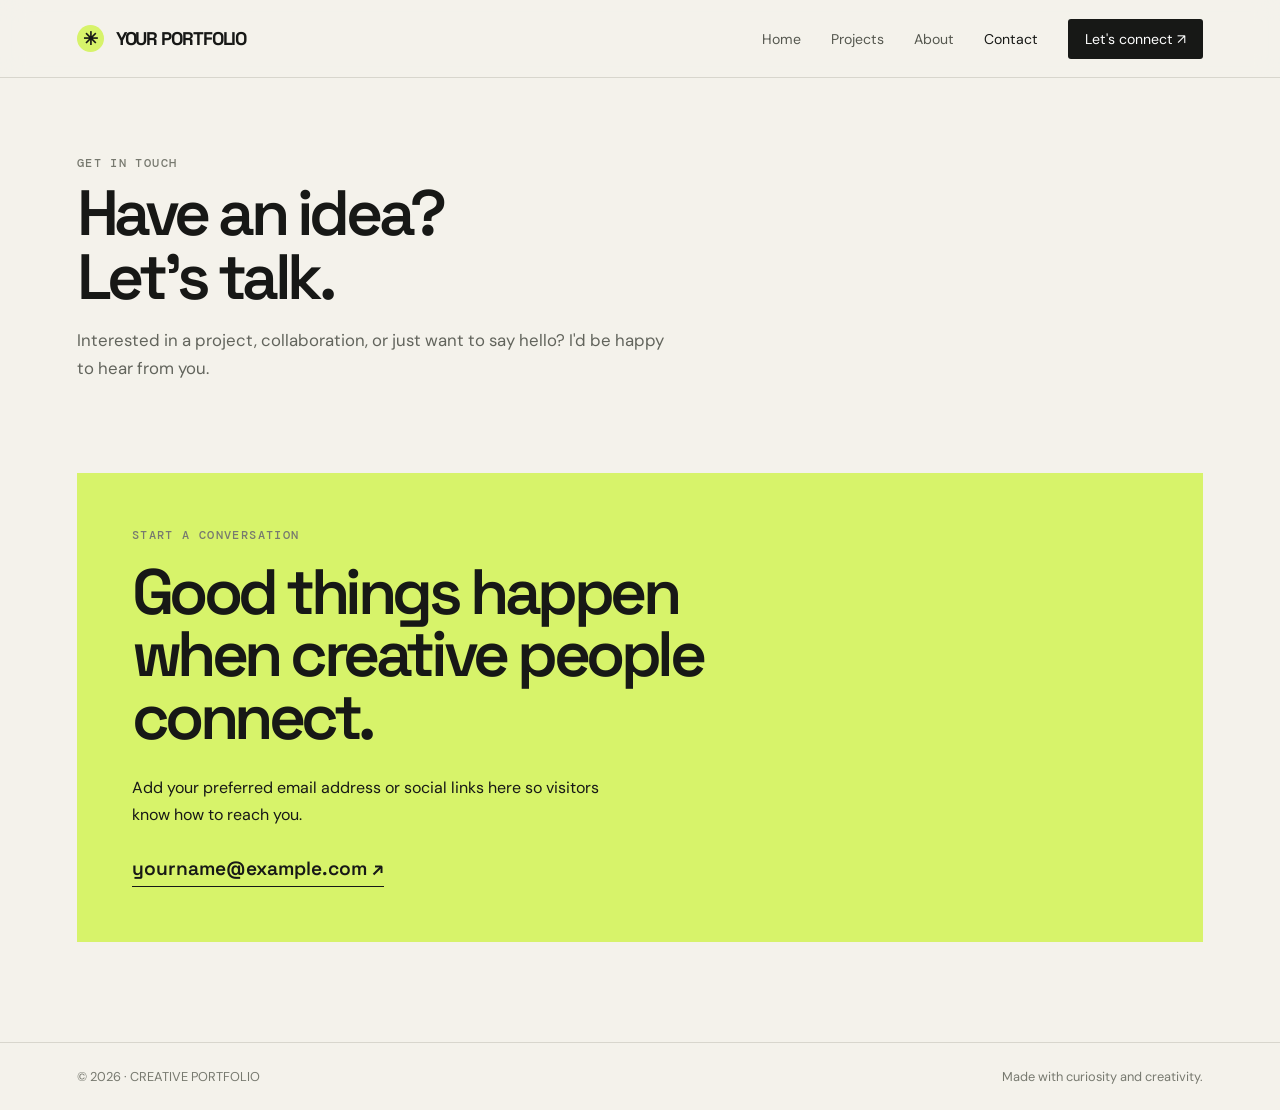
==== contact.html @ f765b685 "Add files via upload" ====
<!doctype html>
<html lang="en"><head><meta charset="utf-8"><meta name="viewport" content="width=device-width,initial-scale=1"><meta name="description" content="A creative portfolio showcasing art, design, photography, and 3D projects."><title>Contact | Creative Portfolio</title><link rel="stylesheet" href="styles.css"></head>
<body>
<header class="site-header">
  <a class="logo" href="index.html"><span>✳</span> YOUR PORTFOLIO</a>
  <nav>
    <a class="" href="index.html">Home</a>
    <a class="" href="projects.html">Projects</a>
    <a class="" href="about.html">About</a>
    <a class="active" href="contact.html">Contact</a>
    <a class="nav-cta" href="contact.html">Let's connect ↗</a>
  </nav>
</header><main>
<section class="page-intro"><div class="eyebrow">Get in touch</div><h1 class="page-title">Have an idea?<br>Let's talk.</h1><p>Interested in a project, collaboration, or just want to say hello? I'd be happy to hear from you.</p></section>
<section class="contact-panel"><div class="eyebrow">Start a conversation</div><h2>Good things happen when creative people connect.</h2><p>Add your preferred email address or social links here so visitors know how to reach you.</p><a class="contact-email" href="mailto:yourname@example.com">yourname@example.com ↗</a></section>
</main><footer><span>© 2026 · CREATIVE PORTFOLIO</span><span>Made with curiosity and creativity.</span></footer></body></html>
---- styles.css ----
@import url('https://fonts.googleapis.com/css2?family=DM+Mono:wght@400;500&family=DM+Sans:wght@400;500;600;700&family=Space+Grotesk:wght@400;500;600;700&display=swap');
:root{--ink:#171816;--paper:#f4f2eb;--muted:#77796f;--lime:#d7f36a;--line:#d8d6cd;--white:#fffefa}
*{box-sizing:border-box}html{scroll-behavior:smooth}body{margin:0;background:var(--paper);color:var(--ink);font-family:'DM Sans',sans-serif}a{color:inherit;text-decoration:none}img{display:block;width:100%;height:100%;object-fit:cover}
.site-header{height:78px;padding:0 6vw;display:flex;align-items:center;justify-content:space-between;border-bottom:1px solid var(--line);background:rgba(244,242,235,.92);position:sticky;top:0;z-index:10;backdrop-filter:blur(12px)}
.logo{font:700 1.15rem 'Space Grotesk';letter-spacing:-.06em}.logo span{display:inline-grid;place-items:center;background:var(--lime);width:27px;height:27px;border-radius:50%;margin-right:8px}
nav{display:flex;gap:30px;align-items:center}nav a{font-size:.88rem;color:#55574f}nav a:hover,nav a.active{color:var(--ink)}.nav-cta{background:var(--ink);color:white;padding:11px 17px;border-radius:3px}
main{max-width:1440px;margin:auto;padding:0 6vw}.eyebrow{font:500 .72rem 'DM Mono';text-transform:uppercase;letter-spacing:.12em;color:var(--muted)}
.hero{min-height:590px;display:grid;grid-template-columns:1.05fr .95fr;gap:6vw;align-items:center;padding:78px 0 88px}.hero h1{font:600 clamp(3.7rem,7vw,7.6rem)/.92 'Space Grotesk';letter-spacing:-.085em;margin:20px 0 28px;max-width:700px}.hero h1 em{font-style:normal;color:#7b8b43}.hero-copy{font-size:1.08rem;line-height:1.7;color:#62645c;max-width:490px}.actions{display:flex;gap:13px;margin-top:32px;flex-wrap:wrap}.button{display:inline-block;padding:14px 20px;background:var(--ink);color:white;border:1px solid var(--ink);font-weight:600;font-size:.88rem}.button.secondary{background:transparent;color:var(--ink)}.hero-visual{height:455px;position:relative;background:#e5e1d5;padding:18px;transform:rotate(2deg)}.hero-visual img{object-fit:cover}.hero-sticker{position:absolute;right:-24px;bottom:25px;background:var(--lime);width:110px;height:110px;border-radius:50%;display:grid;place-items:center;text-align:center;font:500 .72rem 'DM Mono';transform:rotate(-12deg);padding:12px}
.section-head{display:flex;justify-content:space-between;align-items:end;margin:28px 0 25px}.section-head h2,.page-title{font:600 clamp(2.7rem,5vw,5rem)/1 'Space Grotesk';letter-spacing:-.07em;margin:10px 0}.section-head p{color:var(--muted);max-width:300px;line-height:1.5}.project-grid{display:grid;grid-template-columns:repeat(2,1fr);gap:34px 22px;padding-bottom:90px}.project-card{display:block}.project-image{height:340px;background:#e4e1d7;overflow:hidden;position:relative}.project-image img{transition:transform .5s}.project-card:hover img{transform:scale(1.035)}.project-meta{display:flex;justify-content:space-between;gap:15px;padding-top:15px}.project-meta h3{font:600 1.35rem 'Space Grotesk';margin:0 0 5px}.project-meta p{font-size:.85rem;color:var(--muted);margin:0}.number{font: .75rem 'DM Mono';color:var(--muted)}
.page-intro{padding:78px 0 48px}.page-intro .page-title{max-width:900px}.page-intro p{max-width:600px;color:#62645c;line-height:1.7;font-size:1.05rem}
.about-layout{display:grid;grid-template-columns:.8fr 1.2fr;gap:8vw;padding:50px 0 110px}.about-note{background:var(--lime);padding:32px;min-height:270px;display:flex;flex-direction:column;justify-content:space-between}.about-note strong{font:600 2rem/1.1 'Space Grotesk';letter-spacing:-.05em}.about-text h2{font:600 2.3rem 'Space Grotesk';letter-spacing:-.06em;margin:0 0 18px}.about-text p{color:#62645c;line-height:1.8;max-width:650px}
.detail-top{padding:70px 0 34px}.detail-top h1{font:600 clamp(3rem,6vw,6rem)/.95 'Space Grotesk';letter-spacing:-.08em;margin:14px 0}.detail-top p{max-width:650px;color:#62645c;line-height:1.7}.detail-image{height:min(68vw,700px);background:#e4e1d7;margin-bottom:35px}.detail-image img{object-fit:contain;background:#e8e5dc}.detail-bottom{display:grid;grid-template-columns:1fr 2fr;gap:5vw;padding:0 0 90px}.detail-bottom p{line-height:1.8;color:#62645c;margin-top:0}.back-link{font:500 .8rem 'DM Mono';text-transform:uppercase;letter-spacing:.08em}
.contact-panel{background:var(--lime);padding:55px;margin:25px 0 100px}.contact-panel h2{font:600 clamp(2.7rem,5vw,5rem)/.98 'Space Grotesk';letter-spacing:-.07em;max-width:700px;margin:18px 0 25px}.contact-panel p{max-width:500px;line-height:1.7}.contact-email{font:600 1.2rem 'Space Grotesk';border-bottom:1px solid var(--ink);padding-bottom:5px;display:inline-block;margin-top:12px}
footer{border-top:1px solid var(--line);padding:25px 6vw;display:flex;justify-content:space-between;color:var(--muted);font-size:.8rem;gap:15px}
@media(max-width:760px){.site-header{height:auto;min-height:70px;padding:15px 5vw;align-items:flex-start;gap:15px;flex-direction:column}nav{gap:17px;flex-wrap:wrap}nav a{font-size:.82rem}.nav-cta{padding:8px 11px}.hero{grid-template-columns:1fr;padding:55px 0}.hero h1{font-size:clamp(3.5rem,15vw,6rem)}.hero-visual{height:340px;margin:0 12px}.project-grid{grid-template-columns:1fr;gap:28px}.project-image{height:280px}.section-head{align-items:flex-start;flex-direction:column}.about-layout,.detail-bottom{grid-template-columns:1fr;gap:28px}.contact-panel{padding:30px 24px}.page-intro{padding:55px 0 30px}footer{padding:22px 5vw;flex-direction:column}}
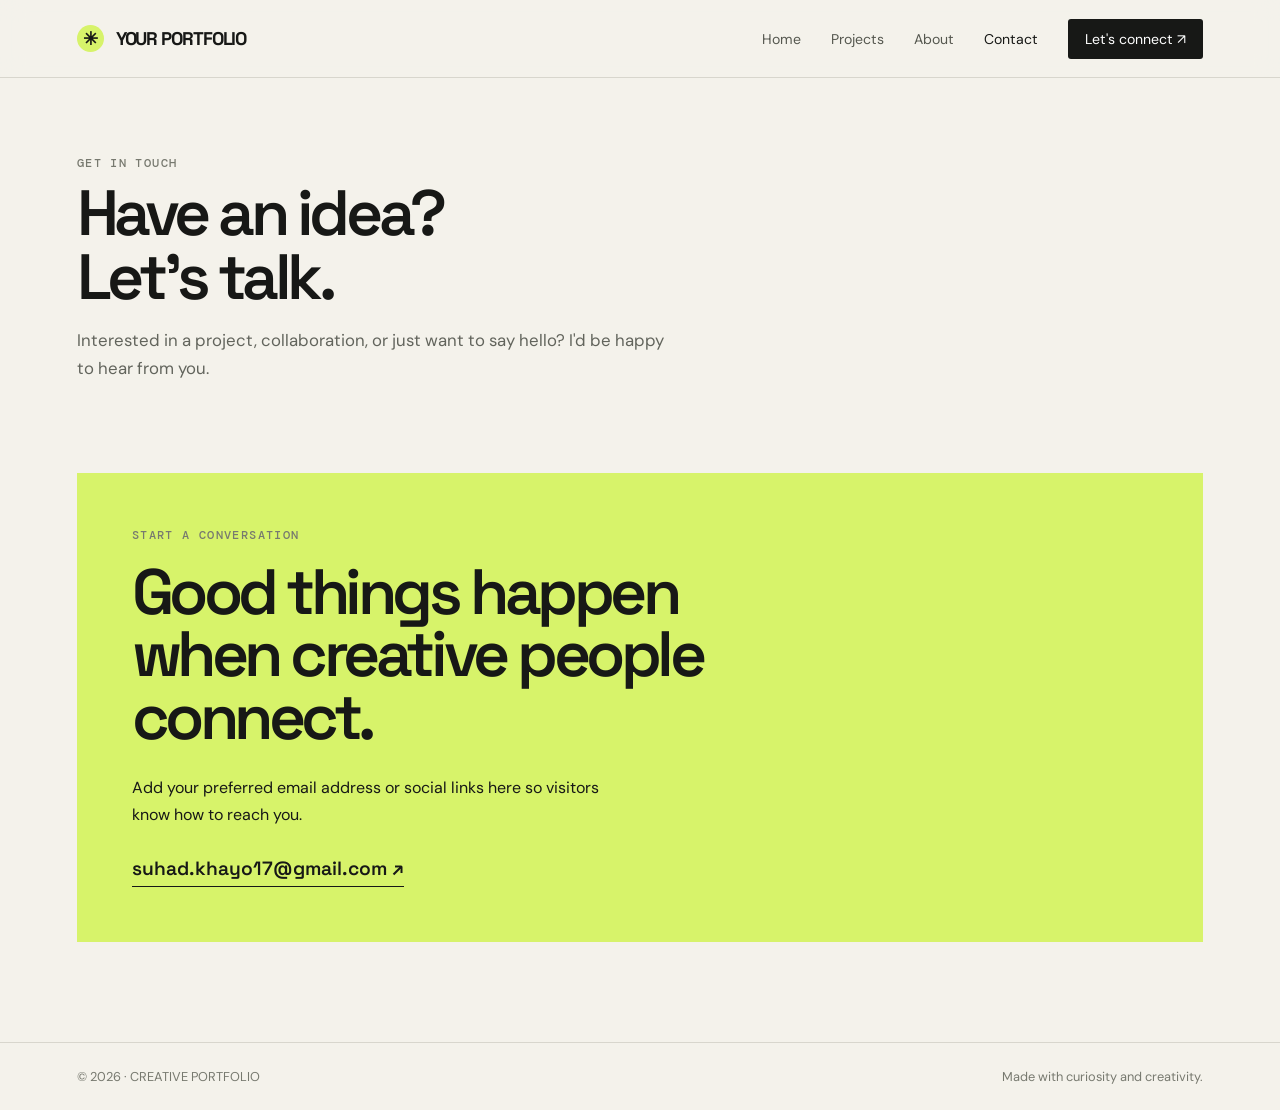
==== commit 7854f47e: "Update contact email address in contact.html" ====
--- a/contact.html
+++ b/contact.html
@@ -12,5 +12,5 @@
   </nav>
 </header><main>
 <section class="page-intro"><div class="eyebrow">Get in touch</div><h1 class="page-title">Have an idea?<br>Let's talk.</h1><p>Interested in a project, collaboration, or just want to say hello? I'd be happy to hear from you.</p></section>
-<section class="contact-panel"><div class="eyebrow">Start a conversation</div><h2>Good things happen when creative people connect.</h2><p>Add your preferred email address or social links here so visitors know how to reach you.</p><a class="contact-email" href="mailto:yourname@example.com">yourname@example.com ↗</a></section>
-</main><footer><span>© 2026 · CREATIVE PORTFOLIO</span><span>Made with curiosity and creativity.</span></footer></body></html>+<section class="contact-panel"><div class="eyebrow">Start a conversation</div><h2>Good things happen when creative people connect.</h2><p>Add your preferred email address or social links here so visitors know how to reach you.</p><a class="contact-email" href="mailto:suhad.khayo17@gmail.com">suhad.khayo17@gmail.com ↗</a></section>
+</main><footer><span>© 2026 · CREATIVE PORTFOLIO</span><span>Made with curiosity and creativity.</span></footer></body></html>
